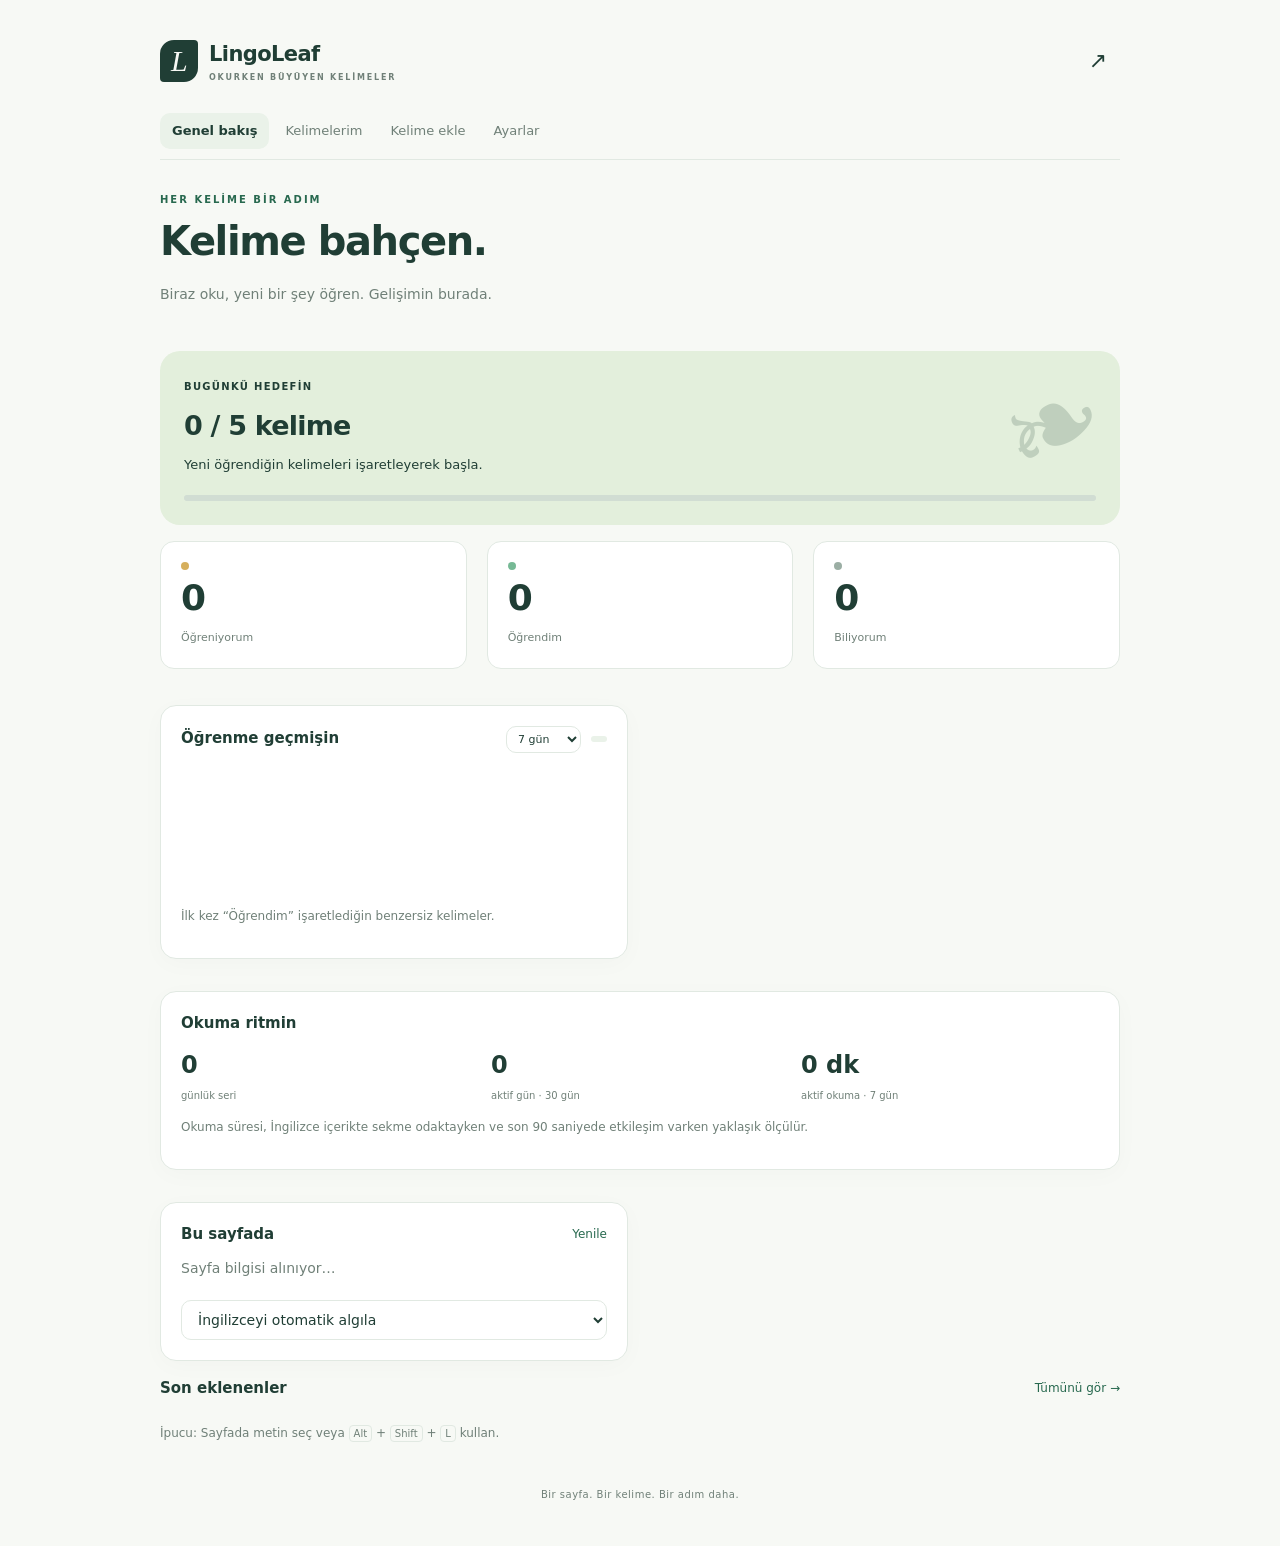
==== panel.html @ 01caa540 "Release 0.5.0: fixed expressions and phrase splitting Add a curated list of fixed multiword expressi" ====
<!doctype html>
<html lang="tr"><head><meta charset="utf-8"><meta name="viewport" content="width=device-width, initial-scale=1"><title>LingoLeaf · Kelime bahçen</title><link rel="stylesheet" href="panel.css"></head>
<body>
<div class="app">
<header><a class="brand" href="panel.html"><span class="logo">L</span><span>LingoLeaf<small>OKURKEN BÜYÜYEN KELİMELER</small></span></a><button id="expand" class="icon" title="Tam ekranda aç" aria-label="Tam ekranda aç">↗</button></header>
<nav aria-label="Ana gezinme"><button data-view="home" class="active">Genel bakış</button><button data-view="library">Kelimelerim</button><button data-view="add">Kelime ekle</button><button data-view="settings">Ayarlar</button></nav>
<main>
<section id="home" class="view">
<div class="eyebrow">HER KELİME BİR ADIM</div><h1>Kelime bahçen.</h1><p class="muted">Biraz oku, yeni bir şey öğren. Gelişimin burada.</p>
<div class="hero"><div><span class="badge">BUGÜNKÜ HEDEFİN</span><h2 id="goal-title">0 / 5 kelime</h2><p id="goal-note">Yeni öğrendiğin kelimeleri işaretleyerek başla.</p></div><div class="sprout" aria-hidden="true">❧</div><progress id="goal-progress" value="0" max="5"></progress></div>
<div class="stats"><article><span class="dot learning"></span><strong id="count-learning">0</strong><span>Öğreniyorum</span></article><article><span class="dot learned"></span><strong id="count-learned">0</strong><span>Öğrendim</span></article><article><span class="dot known"></span><strong id="count-known">0</strong><span>Biliyorum</span></article></div>
<article class="box"><div class="section-title"><h3>Öğrenme geçmişin</h3><select id="chart-period" aria-label="Grafik dönemi"><option value="7">7 gün</option><option value="30">30 gün</option><option value="90">90 gün</option></select><span id="week-total" class="tag"></span></div><div id="chart" class="chart" aria-label="Seçilen dönemde ilk kez öğrenilen kelimeler"></div><p class="caption">İlk kez “Öğrendim” işaretlediğin benzersiz kelimeler.</p></article>
<article class="box activity-box"><div class="section-title"><h3>Okuma ritmin</h3></div><div class="activity-stats"><div><strong id="streak-count">0</strong><span>günlük seri</span></div><div><strong id="active-days">0</strong><span>aktif gün · 30 gün</span></div><div><strong id="reading-time">0 dk</strong><span>aktif okuma · 7 gün</span></div></div><p class="caption">Okuma süresi, İngilizce içerikte sekme odaktayken ve son 90 saniyede etkileşim varken yaklaşık ölçülür.</p></article><article class="box"><div class="section-title"><h3>Bu sayfada</h3><button id="refresh-page" class="text-button">Yenile</button></div><p id="page-info" class="muted">Sayfa bilgisi alınıyor…</p><div class="row"><select id="site-mode" aria-label="Bu sitede çalışma modu"><option value="auto">İngilizceyi otomatik algıla</option><option value="on">Bu sitede elle etkinleştir</option><option value="off">Bu sitede duraklat</option></select></div></article>
<div class="section-title"><h3>Son eklenenler</h3><button class="text-button" data-goto="library">Tümünü gör →</button></div><div id="recent"></div>
<p class="caption">İpucu: Sayfada metin seç veya <kbd>Alt</kbd> + <kbd>Shift</kbd> + <kbd>L</kbd> kullan.</p>
</section>
<section id="library" class="view" hidden><div class="eyebrow">KİŞİSEL KÜTÜPHANEN</div><h1>Kelimelerin, bir arada.</h1><p class="muted">Durumlarını değiştir, örneklerini hatırla.</p><input id="search" type="search" placeholder="Kelime veya ifade ara…" aria-label="Kelime ara"><div class="filters" id="filters"><button data-filter="all" class="active">Tümü</button><button data-filter="learning">Öğreniyorum</button><button data-filter="learned">Öğrendim</button><button data-filter="known">Biliyorum</button></div><div class="row"><select id="sort" aria-label="Sıralama"><option value="new">Son eklenen</option><option value="alpha">A → Z</option></select><button id="select-all">Görünenleri seç</button></div><div id="bulk" class="bulk" hidden><span id="selected-count"></span><select id="bulk-status" aria-label="Seçili kelimelerin durumu"><option value="learning">Öğreniyorum</option><option value="learned">Öğrendim</option><option value="known">Biliyorum</option><option value="remove">Kaydı kaldır</option></select><button id="bulk-apply" class="primary">Uygula</button></div><div id="word-list"></div><button id="more" hidden>Daha fazla göster</button><p id="library-count" class="caption"></p></section>
<section id="add" class="view" hidden><div class="eyebrow">KELİME KÜTÜPHANENİ BÜYÜT</div><h1>Bir kelime ekle.</h1><p class="muted">İngilizce kelime, ifade veya metin ekle. Kelimeleri seçip durumlarını belirle.</p><textarea id="source" maxlength="5000" rows="5" placeholder="What would you like to learn today?" aria-label="Eklenecek İngilizce metin"></textarea><p id="source-origin" class="caption"></p><article class="box"><div class="section-title"><h3>Kelime seçimi</h3><button id="pick-all" class="text-button">Tümünü seç</button></div><p class="caption">Kayıtlı kelimelerde mevcut durum görünür. Tekrar eklenmez.</p><div id="token-list" class="tokens"></div><div class="row"><select id="pick-status" aria-label="Eklenecek kelimelerin durumu"><option value="learning">Öğreniyorum</option><option value="known">Biliyorum</option><option value="learned">Öğrendim</option></select><button id="save-picked" class="primary">Seçilenleri kaydet</button></div><button id="save-phrase" class="wide">Metni ifade olarak kaydet</button></article><article class="box"><h3>İlk kurulum için</h3><p class="caption">Bildiğin kelimeleri üstteki alana yapıştır; Tümünü seç → Biliyorum → Seçilenleri kaydet. Sonraki sayfalarda bu kelimeler özgün rengiyle görünür.</p></article></section>
<section id="settings" class="view" hidden><div class="eyebrow">SANA GÖRE BİR ALAN</div><h1>Okuma ritmin.</h1><article class="box"><label class="setting"><span><b>Renklendirme</b><small>İngilizce sayfalarda otomatik çalışır.</small></span><input id="enabled" type="checkbox" role="switch"></label><label class="setting"><span><b>Seçim menüsü</b><small>Metin seçtiğinde hızlı işlem kartı.</small></span><input id="menu" type="checkbox" role="switch"></label><label class="setting"><span>Günlük öğrenme hedefi</span><input id="goal" type="number" min="1" max="1000"></label><label class="setting"><span>Renk belirginliği</span><select id="intensity"><option value="soft">Hafif</option><option value="normal">Normal</option><option value="strong">Belirgin</option></select></label><label class="setting"><span>Arayüz teması</span><select id="theme"><option value="system">Sistem</option><option value="light">Açık</option><option value="dark">Koyu</option></select></label></article><article class="box"><h3>Kelime renkleri</h3><p class="caption">Metnin rengi değişir; alt çizgi kullanılmaz. Seçtiğin renk, sayfanın zeminine göre okunabilir bir tona uyarlanır.</p><label class="setting"><span>Bilinmeyen</span><input type="color" id="color-unknown"></label><label class="setting"><span>Öğreniyorum</span><input type="color" id="color-learning"></label><label class="setting"><span>Öğrendim</span><input type="color" id="color-learned"></label><p class="caption">“Biliyorum” kelimeleri sayfanın özgün rengini korur. Görsel veya degradeli zeminlerde okunabilirliği korumak için özgün metin rengi korunur.</p><button id="reset-colors">Varsayılan renkler</button></article><article class="box"><h3>Yedekle ve taşı</h3><p class="caption">Verilerin bu Chrome profilinde saklanır. Eklentiyi kaldırmadan önce yedek al.</p><div class="row"><button id="export">Yedek indir</button><button id="import">Yedek yükle</button><input type="file" accept=".json,.csv,.txt,application/json,text/csv,text/plain" id="import-file" hidden></div><p class="caption">JSON yedeği, CSV veya satır başına bir kelime içeren TXT dosyası yükleyebilirsin. Mevcut kayıtlar korunur.</p><label class="setting"><span>Durumu olmayan CSV / TXT kelimeleri</span><select id="import-status"><option value="known">Biliyorum</option><option value="learning">Öğreniyorum</option><option value="learned">Öğrendim</option></select></label><button id="export-csv" class="wide">Kelimeleri CSV indir</button></article><p class="caption">LingoLeaf 0.4.0 · Yerel kayıt · Hesap gerektirmez</p></section>
</main><dialog id="word-dialog"><form id="detail-form"><div class="section-title"><h2 id="detail-title"></h2><button type="button" id="close-detail" aria-label="Kapat">✕</button></div><label>Örnek cümle<textarea id="detail-example" rows="3" maxlength="1000"></textarea></label><label>Notun<textarea id="detail-note" rows="3" maxlength="2000" placeholder="Kendi açıklamanı veya hatırlatma notunu yaz…"></textarea></label><p id="detail-date" class="caption"></p><a id="detail-source" target="_blank" rel="noopener noreferrer" class="text-button" hidden>Kaynak sayfayı aç ↗</a><div class="row detail-actions"><button type="submit" class="primary">Kaydet</button><button type="button" id="forget-word">Unuttum</button><button type="button" id="delete-word">Kaydı kaldır</button></div></form></dialog><div id="toast" role="status" hidden></div><footer>Bir sayfa. Bir kelime. Bir adım daha.</footer>
</div><script src="phrases.js"></script><script src="expressions.js"></script><script src="core.js"></script><script src="panel.js"></script></body></html>
---- panel.css ----
:root{color-scheme:light;--bg:#f7f9f5;--surface:#fff;--ink:#203e35;--muted:#708078;--line:#e1e9e2;--accent:#28694f;--soft:#eaf2e9;--hero:#e3efdc;--shadow:0 5px 24px #233d2906}
:root[data-theme=dark]{color-scheme:dark;--bg:#14221e;--surface:#1c2d26;--ink:#e3eee6;--muted:#a0b5a7;--line:#34483b;--accent:#a9d8b8;--soft:#2a4031;--hero:#293f2c;--shadow:none}
*{box-sizing:border-box}body{margin:0;background:var(--bg);color:var(--ink);font:14px/1.55 'Segoe UI',system-ui,sans-serif}button,input,select,textarea{font:inherit}button,a,input,select,textarea{outline-offset:3px}button{cursor:pointer;background:var(--surface);color:var(--ink);border:1px solid var(--line);border-radius:10px;padding:9px 13px;transition:background .15s,transform .15s}button:hover{background:var(--soft)}button:active{transform:translateY(1px)}button:disabled{opacity:.6;cursor:wait}button.primary{background:var(--accent);color:var(--bg);border-color:var(--accent);font-weight:600}.app{max-width:1060px;margin:auto;padding:24px 28px}header{display:flex;align-items:center;justify-content:space-between;margin-bottom:26px}.brand{display:flex;align-items:center;gap:11px;text-decoration:none;color:var(--ink);font-size:21px;font-weight:750;letter-spacing:-.6px}.brand small{display:block;font-size:8px;letter-spacing:1.8px;color:var(--muted);margin-top:1px}.logo{background:var(--ink);color:var(--bg);width:38px;height:42px;display:grid;place-items:center;border-radius:14px 4px 14px 4px;font:italic 30px Georgia}.icon{font-size:22px;border:0;background:none}nav{display:flex;gap:4px;border-bottom:1px solid var(--line);margin-bottom:32px;padding-bottom:10px;overflow-x:auto}nav button{border:0;background:none;color:var(--muted);padding:8px 12px;white-space:nowrap;font-size:13px}nav button.active,.filters button.active{background:var(--soft);color:var(--ink);font-weight:650}.eyebrow{font-size:10px;font-weight:700;letter-spacing:2px;color:var(--accent)}h1{font-size:clamp(28px,4vw,40px);letter-spacing:-1.4px;line-height:1.15;margin:10px 0 12px;font-weight:650}h2{font-size:27px;letter-spacing:-.8px;margin:8px 0}h3{font-size:15px;margin:0}p{margin:8px 0 20px}.muted,.caption{color:var(--muted)}.caption{font-size:12px;line-height:1.6;margin:12px 0}.hero{background:var(--hero);border-radius:20px;padding:24px;margin:26px 0 16px;position:relative;overflow:hidden}.hero p{font-size:13px;max-width:75%;margin:0 0 20px}.badge{font-size:10px;font-weight:700;letter-spacing:1.3px}.sprout{position:absolute;right:25px;top:5px;opacity:.3;transform:rotate(-25deg);font:120px Georgia}progress{display:block;width:100%;height:6px;border:0;border-radius:5px;overflow:hidden;background:var(--line);accent-color:var(--accent)}progress::-webkit-progress-bar{background:#224a2714}progress::-webkit-progress-value{background:var(--accent);border-radius:5px}.stats{display:grid;grid-template-columns:repeat(3,1fr);gap:12px;margin-bottom:20px}.stats article{background:var(--surface);border:1px solid var(--line);border-radius:14px;padding:16px}.stats strong{font-size:28px;display:block;font-weight:600;letter-spacing:-1px}.stats article>span:last-child{font-size:11px;color:var(--muted)}.dot{display:block;width:8px;height:8px;border-radius:50%;background:#b8abec}.dot.learning{background:#d6af5c}.dot.learned{background:#76b995}.dot.known{background:#9baea4}.box{background:var(--surface);border:1px solid var(--line);border-radius:16px;padding:20px;margin:16px 0;box-shadow:var(--shadow)}.section-title{display:flex;justify-content:space-between;align-items:center;gap:10px;margin-bottom:12px}.text-button{border:0;background:none;padding:0;color:var(--accent);font-size:12px;cursor:pointer;text-decoration:none}.tag{border-radius:6px;background:var(--soft);padding:3px 8px;font-size:11px}.chart{height:110px;display:flex;align-items:end;gap:10px;margin:18px 0 26px}.bar-wrap{flex:1;height:100%;display:flex;flex-direction:column;justify-content:end;align-items:center;position:relative;gap:3px}.bar{width:70%;max-width:50px;background:#9fc6a4;border-radius:5px 5px 2px 2px;min-height:3px}.bar-wrap small{color:var(--muted);font-size:10px;position:absolute;bottom:-22px}.bar-wrap span{font-size:10px;color:var(--muted)}input[type=search],textarea,select,input[type=number]{background:var(--surface);border:1px solid var(--line);border-radius:10px;padding:10px 12px;color:var(--ink);min-width:0}input[type=search],textarea{width:100%;resize:vertical}textarea{margin:12px 0}.row{display:flex;align-items:center;gap:10px;flex-wrap:wrap}.row select{flex:1}.filters{display:flex;gap:5px;margin:15px 0;flex-wrap:wrap}.filters button{font-size:12px;padding:7px 10px;border:0;background:none}.word{display:flex;align-items:center;gap:12px;padding:14px 0;border-bottom:1px solid var(--line)}.word-body{flex:1;min-width:0}.word b{font-size:15px;font-weight:600;overflow-wrap:anywhere}.word small{display:block;color:var(--muted);font-size:11px;overflow:hidden;white-space:nowrap;text-overflow:ellipsis;max-width:100%}.word select{padding:6px;font-size:11px;max-width:125px}.word input[type=checkbox]{accent-color:var(--accent)}.empty{padding:36px 15px;text-align:center;color:var(--muted);border:1px dashed var(--line);border-radius:15px;margin-top:16px}.empty b{display:block;color:var(--ink);margin-bottom:6px}.bulk{position:sticky;top:8px;z-index:2;display:flex;align-items:center;gap:7px;background:var(--soft);border-radius:12px;padding:12px;margin-top:16px;font-size:12px}.bulk select{padding:7px;font-size:12px;min-width:0;flex:1}.bulk button{padding:7px}.translation{padding:20px;background:var(--soft);border-radius:14px;margin-top:18px;white-space:pre-wrap;overflow-wrap:anywhere}.tokens{display:flex;gap:7px;flex-wrap:wrap;margin:15px 0 20px;max-height:300px;overflow:auto}.token{display:flex;gap:6px;align-items:center;border:1px solid var(--line);border-radius:8px;padding:5px 8px;font-size:12px;cursor:pointer}.token:has(input:checked){border-color:var(--accent);background:var(--soft)}.token small{color:var(--muted);font-size:9px}.token-split{border:0;background:none;padding:0 2px;color:var(--accent);font-size:10px;text-decoration:underline}.wide{width:100%;margin-top:10px}.setting{display:flex;align-items:center;justify-content:space-between;gap:14px;padding:15px 0;border-bottom:1px solid var(--line)}.setting:last-child{border:0}.setting small{display:block;font-size:11px;color:var(--muted);margin-top:3px}.setting input[type=number]{width:80px}.setting input[type=checkbox]{width:19px;height:19px;accent-color:var(--accent)}.setting input[type=color]{border:0;background:none;width:45px;height:32px;cursor:pointer}.setting select{max-width:130px}#toast{position:fixed;bottom:20px;left:50%;transform:translateX(-50%);max-width:90vw;width:max-content;padding:12px 20px;background:var(--ink);color:var(--bg);box-shadow:0 4px 30px #0002;border-radius:12px;font-size:13px;z-index:100}footer{text-align:center;font-size:10px;color:var(--muted);padding:32px 0 8px;letter-spacing:.5px}kbd{font:10px system-ui;border:1px solid var(--line);padding:2px 4px;border-radius:4px}[hidden]{display:none!important}
@media(min-width:760px){.app{padding:35px 50px}#home{display:grid;grid-template-columns:1fr 1fr;gap:0 24px}#home>.eyebrow,#home>h1,#home>.muted,#home>.stats,#home>.section-title,#recent,#home>.caption{grid-column:1/-1}#home>.hero{grid-column:1/-1}.stats{gap:20px}.stats article{padding:20px}.stats strong{font-size:36px}}
@media(max-width:380px){.app{padding:20px 15px}nav button{padding:8px;font-size:12px}.stats{gap:6px}.stats article{padding:12px 10px}.box{padding:15px}.word{gap:8px}}

.activity-stats{display:grid;grid-template-columns:repeat(3,1fr);gap:12px}.activity-stats strong{display:block;font-size:24px;font-weight:600}.activity-stats span{font-size:10px;color:var(--muted)}.activity-box{grid-column:1/-1}.chart.dense{gap:2px}.chart.dense .bar{width:90%;border-radius:2px}.chart.dense small{white-space:nowrap}.chart.dense .bar-wrap{min-width:0}.chart.dense .bar-wrap:first-child small{left:0}.chart.dense .bar-wrap:last-child small{right:0}#chart-period{font-size:11px;padding:5px 7px;margin-left:auto}.section-title .tag{white-space:nowrap}dialog{background:var(--surface);color:var(--ink);border:1px solid var(--line);border-radius:20px;max-width:min(520px,94vw);width:100%;padding:24px;box-shadow:0 15px 80px #0004}dialog::backdrop{background:#10271e88;backdrop-filter:blur(3px)}dialog h2{overflow-wrap:anywhere;margin:0;font-size:24px}dialog label{font-size:12px;color:var(--muted)}dialog textarea{margin:6px 0 16px}.detail-actions{margin-top:22px}.detail-actions button{flex:1;white-space:nowrap}.sprout{pointer-events:none;opacity:.18;right:16px}.hero>div:first-child{position:relative;z-index:1}
.word-body .text-button{max-width:100%;text-align:left;overflow-wrap:anywhere}
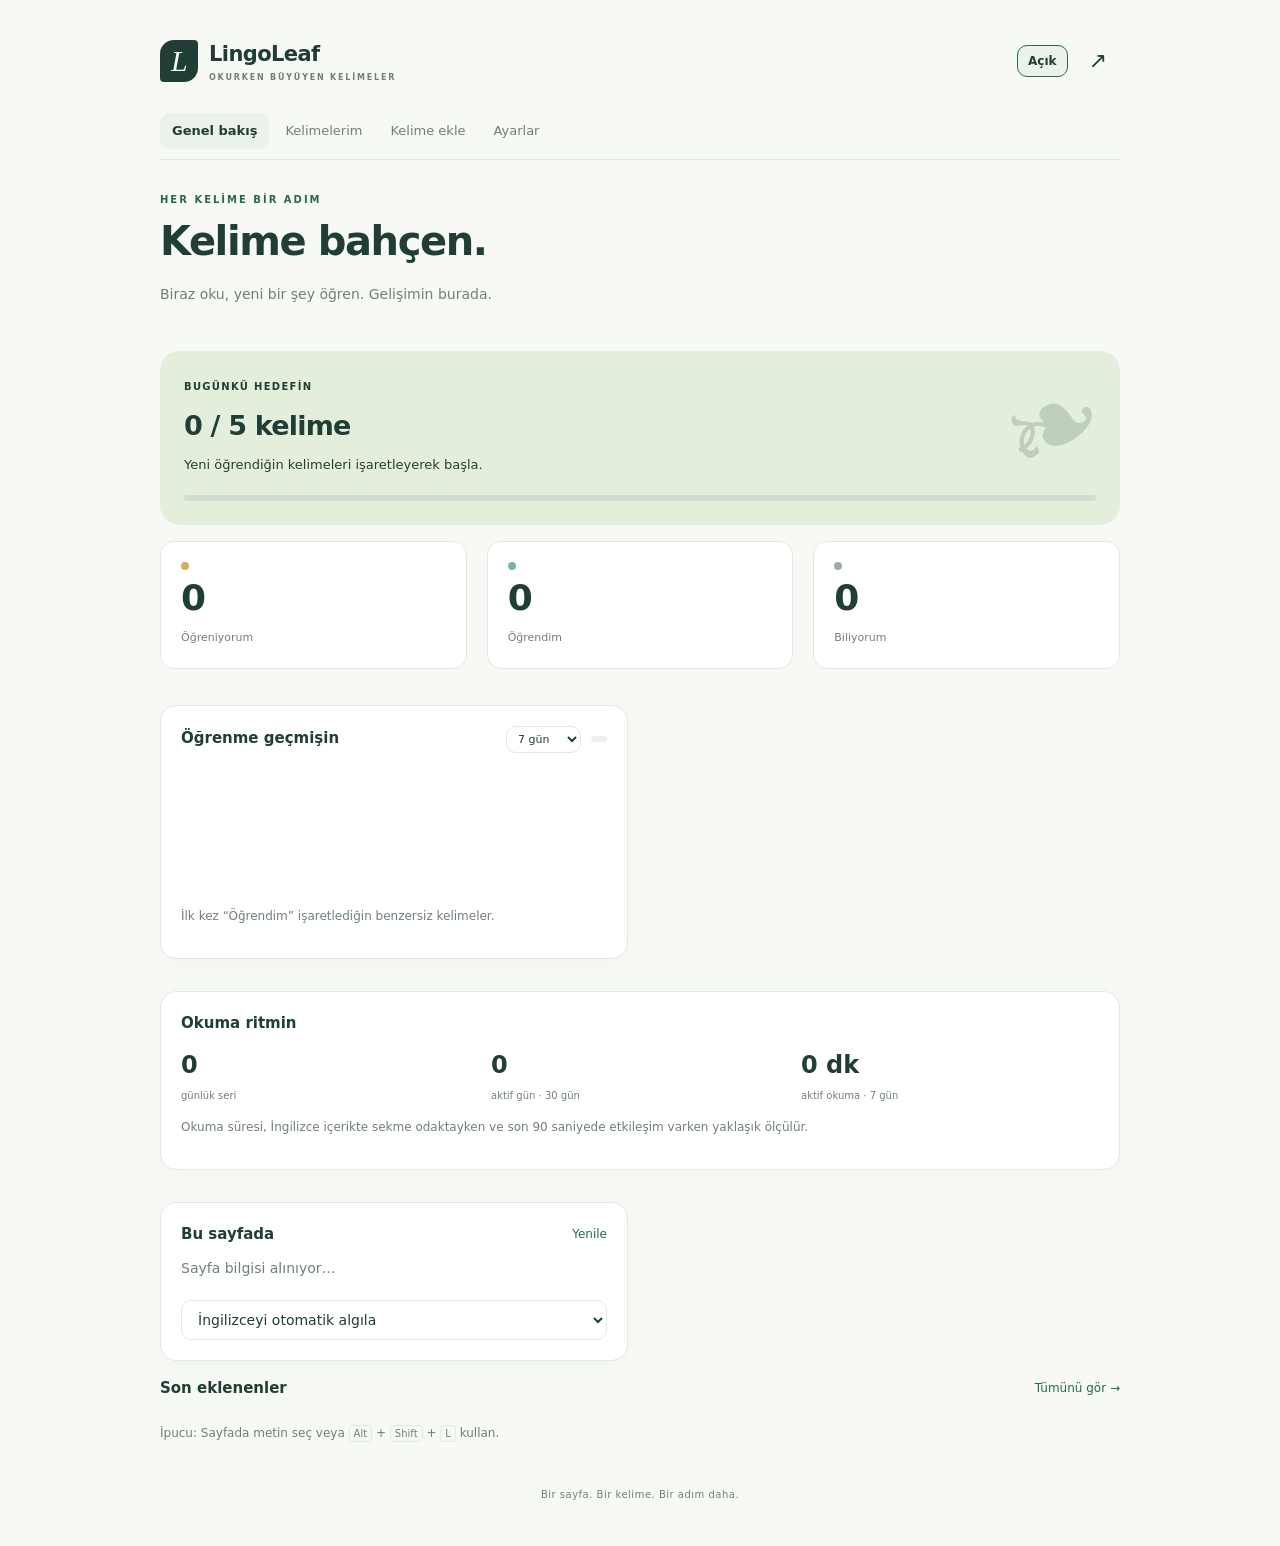
==== commit 169aa416: "Add quick extension pause toggle (fixes #10)" ====
--- a/panel.html
+++ b/panel.html
@@ -2,7 +2,7 @@
 <html lang="tr"><head><meta charset="utf-8"><meta name="viewport" content="width=device-width, initial-scale=1"><title>LingoLeaf · Kelime bahçen</title><link rel="stylesheet" href="panel.css"></head>
 <body>
 <div class="app">
-<header><a class="brand" href="panel.html"><span class="logo">L</span><span>LingoLeaf<small>OKURKEN BÜYÜYEN KELİMELER</small></span></a><button id="expand" class="icon" title="Tam ekranda aç" aria-label="Tam ekranda aç">↗</button></header>
+<header><a class="brand" href="panel.html"><span class="logo">L</span><span>LingoLeaf<small>OKURKEN BÜYÜYEN KELİMELER</small></span></a><div class="header-actions"><button id="quick-toggle" type="button" aria-pressed="true" aria-label="LingoLeaf'i duraklat">Açık</button><button id="expand" class="icon" title="Tam ekranda aç" aria-label="Tam ekranda aç">↗</button></div></header>
 <nav aria-label="Ana gezinme"><button data-view="home" class="active">Genel bakış</button><button data-view="library">Kelimelerim</button><button data-view="add">Kelime ekle</button><button data-view="settings">Ayarlar</button></nav>
 <main>
 <section id="home" class="view">
@@ -14,8 +14,8 @@
 <div class="section-title"><h3>Son eklenenler</h3><button class="text-button" data-goto="library">Tümünü gör →</button></div><div id="recent"></div>
 <p class="caption">İpucu: Sayfada metin seç veya <kbd>Alt</kbd> + <kbd>Shift</kbd> + <kbd>L</kbd> kullan.</p>
 </section>
-<section id="library" class="view" hidden><div class="eyebrow">KİŞİSEL KÜTÜPHANEN</div><h1>Kelimelerin, bir arada.</h1><p class="muted">Durumlarını değiştir, örneklerini hatırla.</p><input id="search" type="search" placeholder="Kelime veya ifade ara…" aria-label="Kelime ara"><div class="filters" id="filters"><button data-filter="all" class="active">Tümü</button><button data-filter="learning">Öğreniyorum</button><button data-filter="learned">Öğrendim</button><button data-filter="known">Biliyorum</button></div><div class="row"><select id="sort" aria-label="Sıralama"><option value="new">Son eklenen</option><option value="alpha">A → Z</option></select><button id="select-all">Görünenleri seç</button></div><div id="bulk" class="bulk" hidden><span id="selected-count"></span><select id="bulk-status" aria-label="Seçili kelimelerin durumu"><option value="learning">Öğreniyorum</option><option value="learned">Öğrendim</option><option value="known">Biliyorum</option><option value="remove">Kaydı kaldır</option></select><button id="bulk-apply" class="primary">Uygula</button></div><div id="word-list"></div><button id="more" hidden>Daha fazla göster</button><p id="library-count" class="caption"></p></section>
-<section id="add" class="view" hidden><div class="eyebrow">KELİME KÜTÜPHANENİ BÜYÜT</div><h1>Bir kelime ekle.</h1><p class="muted">İngilizce kelime, ifade veya metin ekle. Kelimeleri seçip durumlarını belirle.</p><textarea id="source" maxlength="5000" rows="5" placeholder="What would you like to learn today?" aria-label="Eklenecek İngilizce metin"></textarea><p id="source-origin" class="caption"></p><article class="box"><div class="section-title"><h3>Kelime seçimi</h3><button id="pick-all" class="text-button">Tümünü seç</button></div><p class="caption">Kayıtlı kelimelerde mevcut durum görünür. Tekrar eklenmez.</p><div id="token-list" class="tokens"></div><div class="row"><select id="pick-status" aria-label="Eklenecek kelimelerin durumu"><option value="learning">Öğreniyorum</option><option value="known">Biliyorum</option><option value="learned">Öğrendim</option></select><button id="save-picked" class="primary">Seçilenleri kaydet</button></div><button id="save-phrase" class="wide">Metni ifade olarak kaydet</button></article><article class="box"><h3>İlk kurulum için</h3><p class="caption">Bildiğin kelimeleri üstteki alana yapıştır; Tümünü seç → Biliyorum → Seçilenleri kaydet. Sonraki sayfalarda bu kelimeler özgün rengiyle görünür.</p></article></section>
-<section id="settings" class="view" hidden><div class="eyebrow">SANA GÖRE BİR ALAN</div><h1>Okuma ritmin.</h1><article class="box"><label class="setting"><span><b>Renklendirme</b><small>İngilizce sayfalarda otomatik çalışır.</small></span><input id="enabled" type="checkbox" role="switch"></label><label class="setting"><span><b>Seçim menüsü</b><small>Metin seçtiğinde hızlı işlem kartı.</small></span><input id="menu" type="checkbox" role="switch"></label><label class="setting"><span>Günlük öğrenme hedefi</span><input id="goal" type="number" min="1" max="1000"></label><label class="setting"><span>Renk belirginliği</span><select id="intensity"><option value="soft">Hafif</option><option value="normal">Normal</option><option value="strong">Belirgin</option></select></label><label class="setting"><span>Arayüz teması</span><select id="theme"><option value="system">Sistem</option><option value="light">Açık</option><option value="dark">Koyu</option></select></label></article><article class="box"><h3>Kelime renkleri</h3><p class="caption">Metnin rengi değişir; alt çizgi kullanılmaz. Seçtiğin renk, sayfanın zeminine göre okunabilir bir tona uyarlanır.</p><label class="setting"><span>Bilinmeyen</span><input type="color" id="color-unknown"></label><label class="setting"><span>Öğreniyorum</span><input type="color" id="color-learning"></label><label class="setting"><span>Öğrendim</span><input type="color" id="color-learned"></label><p class="caption">“Biliyorum” kelimeleri sayfanın özgün rengini korur. Görsel veya degradeli zeminlerde okunabilirliği korumak için özgün metin rengi korunur.</p><button id="reset-colors">Varsayılan renkler</button></article><article class="box"><h3>Yedekle ve taşı</h3><p class="caption">Verilerin bu Chrome profilinde saklanır. Eklentiyi kaldırmadan önce yedek al.</p><div class="row"><button id="export">Yedek indir</button><button id="import">Yedek yükle</button><input type="file" accept=".json,.csv,.txt,application/json,text/csv,text/plain" id="import-file" hidden></div><p class="caption">JSON yedeği, CSV veya satır başına bir kelime içeren TXT dosyası yükleyebilirsin. Mevcut kayıtlar korunur.</p><label class="setting"><span>Durumu olmayan CSV / TXT kelimeleri</span><select id="import-status"><option value="known">Biliyorum</option><option value="learning">Öğreniyorum</option><option value="learned">Öğrendim</option></select></label><button id="export-csv" class="wide">Kelimeleri CSV indir</button></article><p class="caption">LingoLeaf 0.4.0 · Yerel kayıt · Hesap gerektirmez</p></section>
-</main><dialog id="word-dialog"><form id="detail-form"><div class="section-title"><h2 id="detail-title"></h2><button type="button" id="close-detail" aria-label="Kapat">✕</button></div><label>Örnek cümle<textarea id="detail-example" rows="3" maxlength="1000"></textarea></label><label>Notun<textarea id="detail-note" rows="3" maxlength="2000" placeholder="Kendi açıklamanı veya hatırlatma notunu yaz…"></textarea></label><p id="detail-date" class="caption"></p><a id="detail-source" target="_blank" rel="noopener noreferrer" class="text-button" hidden>Kaynak sayfayı aç ↗</a><div class="row detail-actions"><button type="submit" class="primary">Kaydet</button><button type="button" id="forget-word">Unuttum</button><button type="button" id="delete-word">Kaydı kaldır</button></div></form></dialog><div id="toast" role="status" hidden></div><footer>Bir sayfa. Bir kelime. Bir adım daha.</footer>
-</div><script src="phrases.js"></script><script src="expressions.js"></script><script src="core.js"></script><script src="panel.js"></script></body></html>
+<section id="library" class="view" hidden><div class="eyebrow">KİŞİSEL KÜTÜPHANEN</div><h1>Kelimelerin, bir arada.</h1><p class="muted">Durumlarını değiştir, örneklerini hatırla.</p><input id="search" type="search" placeholder="Kelime veya ifade ara…" aria-label="Kelime ara"><div class="filters" id="filters"><button data-filter="all" class="active">Tümü</button><button data-filter="learning">Öğreniyorum</button><button data-filter="learned">Öğrendim</button><button data-filter="known">Biliyorum</button></div><div class="row"><select id="sort" aria-label="Sıralama"><option value="new">Son eklenen</option><option value="alpha">A → Z</option></select><button id="select-all">Görünenleri seç</button></div><div id="bulk" class="bulk" hidden><span id="selected-count"></span><select id="bulk-status" aria-label="Seçili kelimelerin durumu"><option value="learning">Öğreniyorum</option><option value="learned">Öğrendim</option><option value="known">Biliyorum</option><option value="remove">Kaydı kaldır</option></select><button id="bulk-apply" class="primary">Uygula</button></div><p id="translate-hint" class="caption" hidden>Türkçe karşılıklar için Chrome'un çeviri paketi gerekiyor. <button type="button" id="translate-words" class="text-button">Paketi indir ve çevir</button></p><div id="word-list"></div><button id="more" hidden>Daha fazla göster</button><p id="library-count" class="caption"></p></section>
+<section id="add" class="view" hidden><div class="eyebrow">KELİME KÜTÜPHANENİ BÜYÜT</div><h1>Bir kelime ekle.</h1><p class="muted">İngilizce kelime, ifade veya metin ekle. Kelimeleri seçip durumlarını belirle.</p><textarea id="source" maxlength="5000" rows="5" placeholder="What would you like to learn today?" aria-label="Eklenecek İngilizce metin"></textarea><p id="source-origin" class="caption"></p><article class="box"><div class="section-title"><h3>Kelime seçimi</h3><button id="pick-all" class="text-button">Yenileri seç</button></div><p class="caption">Yeni kelimeler üstte; kaydettiklerin durumlarına göre gruplanır, özel adlar ve bildiklerin en altta kapalı durur. Kaydettikten sonra seçim temizlenir.</p><div id="token-list" class="token-groups"></div><div class="row pick-actions"><select id="pick-status" aria-label="Eklenecek kelimelerin durumu"><option value="learning">Öğreniyorum</option><option value="known">Biliyorum</option><option value="learned">Öğrendim</option></select><button id="save-picked" class="primary">Seçilenleri kaydet</button></div><button id="save-phrase" class="wide">Metni ifade olarak kaydet</button></article><article class="box"><h3>İlk kurulum için</h3><p class="caption">Bildiğin kelimeleri üstteki alana yapıştır; Yenileri seç → Biliyorum → Seçilenleri kaydet. Sonraki sayfalarda bu kelimeler özgün rengiyle görünür.</p></article></section>
+<section id="settings" class="view" hidden><div class="eyebrow">SANA GÖRE BİR ALAN</div><h1>Okuma ritmin.</h1><article class="box"><label class="setting"><span><b>Renklendirme</b><small>İngilizce sayfalarda otomatik çalışır.</small></span><input id="enabled" type="checkbox" role="switch"></label><label class="setting"><span><b>Seçim menüsü</b><small>Metin seçtiğinde hızlı işlem kartı.</small></span><input id="menu" type="checkbox" role="switch"></label><label class="setting"><span><b>Özel adları atla</b><small>Kişi, yer ve kurum adları renklendirilmez ve panelde ayrı grupta durur.</small></span><input id="names" type="checkbox" role="switch"></label><label class="setting"><span><b>Chrome senkronu</b><small id="sync-status">Kelimelerin ve durumları, aynı Google hesabıyla oturum açtığın Chrome'larda eşitlenir.</small></span><input id="sync" type="checkbox" role="switch"></label><label class="setting"><span>Günlük öğrenme hedefi</span><input id="goal" type="number" min="1" max="1000"></label><label class="setting"><span>Renk belirginliği</span><select id="intensity"><option value="soft">Hafif</option><option value="normal">Normal</option><option value="strong">Belirgin</option></select></label><label class="setting"><span>Arayüz teması</span><select id="theme"><option value="system">Sistem</option><option value="light">Açık</option><option value="dark">Koyu</option></select></label></article><article class="box"><h3>Kelime renkleri</h3><p class="caption">Metnin rengi değişir; alt çizgi kullanılmaz. Seçtiğin renk, sayfanın zeminine göre okunabilir bir tona uyarlanır.</p><label class="setting"><span>Bilinmeyen</span><input type="color" id="color-unknown"></label><label class="setting"><span>Öğreniyorum</span><input type="color" id="color-learning"></label><label class="setting"><span>Öğrendim</span><input type="color" id="color-learned"></label><div id="color-preview" class="color-preview" aria-label="Renk önizlemesi"></div><p class="caption">Renkler her sayfada zemine ve yazı boyutuna göre yeniden ayarlanır: ton korunur, okunurluk için açıklık değişir. Normal ve Belirgin seviyeler kelimenin arkasına hafif bir zemin de ekler. “Biliyorum” kelimeleri sayfanın özgün rengini korur. Görsel veya degradeli zeminlerde okunabilirliği korumak için özgün metin rengi korunur.</p><button id="reset-colors">Varsayılan renkler</button></article><article class="box" id="drive-box"><h3>Google Drive senkronu</h3><p class="caption">İsteğe bağlı. Chrome ve Edge dahil, Google ile bağladığın her tarayıcıda kelimelerin, notların, ayarların ve geçmişin eşitlenir. Veriler kendi Drive'ındaki gizli uygulama klasöründe durur; eklenti diğer dosyalarını göremez.</p><div class="row"><button type="button" id="drive-connect" class="primary">Google ile bağlan</button><button type="button" id="drive-sync" hidden>Şimdi eşitle</button><button type="button" id="drive-disconnect" hidden>Bağlantıyı kes</button></div><p id="drive-status" class="caption" aria-live="polite"></p><details class="drive-advanced"><summary>Gelişmiş: kendi Google istemcini kullan</summary><p class="caption">Yalnızca kendi Google Cloud istemcini kullanmak istiyorsan doldur (README'deki rehber). Boş bırakırsan LingoLeaf'in istemcisi kullanılır.</p><label class="drive-field">Bu tarayıcının yönlendirme adresi<span class="row"><input id="drive-redirect" type="text" readonly><button type="button" id="drive-copy">Kopyala</button></span></label><label class="drive-field">OAuth istemci kimliği<input id="drive-client" type="text" placeholder="Boş: LingoLeaf istemcisi" spellcheck="false" autocomplete="off"></label></details></article><article class="box"><h3>Yedekle ve taşı</h3><p class="caption">Verilerin bu Chrome profilinde saklanır. Eklentiyi kaldırmadan önce yedek al.</p><div class="row"><button id="export">Yedek indir</button><button id="import">Yedek yükle</button><input type="file" accept=".json,.csv,.txt,application/json,text/csv,text/plain" id="import-file" hidden></div><p class="caption">JSON yedeği, CSV veya satır başına bir kelime içeren TXT dosyası yükleyebilirsin. Mevcut kayıtlar korunur.</p><label class="setting"><span>Durumu olmayan CSV / TXT kelimeleri</span><select id="import-status"><option value="known">Biliyorum</option><option value="learning">Öğreniyorum</option><option value="learned">Öğrendim</option></select></label><button id="export-csv" class="wide">Kelimeleri CSV indir</button></article><p class="caption">LingoLeaf 0.4.0 · Yerel kayıt · Hesap gerektirmez</p></section>
+</main><dialog id="word-dialog"><form id="detail-form"><div class="section-title"><h2 id="detail-title"></h2><button type="button" id="close-detail" aria-label="Kapat">✕</button></div><label>Türkçe karşılığı<input id="detail-translation" type="text" maxlength="500" placeholder="Çeviri yoksa kendin yazabilirsin"></label><label>Örnek cümle<textarea id="detail-example" rows="3" maxlength="1000"></textarea></label><label>Notun<textarea id="detail-note" rows="3" maxlength="2000" placeholder="Kendi açıklamanı veya hatırlatma notunu yaz…"></textarea></label><p id="detail-date" class="caption"></p><a id="detail-source" target="_blank" rel="noopener noreferrer" class="text-button" hidden>Kaynak sayfayı aç ↗</a><div class="row detail-actions"><button type="submit" class="primary">Kaydet</button><button type="button" id="forget-word">Unuttum</button><button type="button" id="delete-word">Kaydı kaldır</button></div></form></dialog><div id="toast" role="status" hidden></div><footer>Bir sayfa. Bir kelime. Bir adım daha.</footer>
+</div><script src="phrases.js"></script><script src="expressions.js"></script><script src="core.js"></script><script src="drive.js"></script><script src="panel.js"></script></body></html>
--- a/panel.css
+++ b/panel.css
@@ -1,8 +1,12 @@
 :root{color-scheme:light;--bg:#f7f9f5;--surface:#fff;--ink:#203e35;--muted:#708078;--line:#e1e9e2;--accent:#28694f;--soft:#eaf2e9;--hero:#e3efdc;--shadow:0 5px 24px #233d2906}
 :root[data-theme=dark]{color-scheme:dark;--bg:#14221e;--surface:#1c2d26;--ink:#e3eee6;--muted:#a0b5a7;--line:#34483b;--accent:#a9d8b8;--soft:#2a4031;--hero:#293f2c;--shadow:none}
-*{box-sizing:border-box}body{margin:0;background:var(--bg);color:var(--ink);font:14px/1.55 'Segoe UI',system-ui,sans-serif}button,input,select,textarea{font:inherit}button,a,input,select,textarea{outline-offset:3px}button{cursor:pointer;background:var(--surface);color:var(--ink);border:1px solid var(--line);border-radius:10px;padding:9px 13px;transition:background .15s,transform .15s}button:hover{background:var(--soft)}button:active{transform:translateY(1px)}button:disabled{opacity:.6;cursor:wait}button.primary{background:var(--accent);color:var(--bg);border-color:var(--accent);font-weight:600}.app{max-width:1060px;margin:auto;padding:24px 28px}header{display:flex;align-items:center;justify-content:space-between;margin-bottom:26px}.brand{display:flex;align-items:center;gap:11px;text-decoration:none;color:var(--ink);font-size:21px;font-weight:750;letter-spacing:-.6px}.brand small{display:block;font-size:8px;letter-spacing:1.8px;color:var(--muted);margin-top:1px}.logo{background:var(--ink);color:var(--bg);width:38px;height:42px;display:grid;place-items:center;border-radius:14px 4px 14px 4px;font:italic 30px Georgia}.icon{font-size:22px;border:0;background:none}nav{display:flex;gap:4px;border-bottom:1px solid var(--line);margin-bottom:32px;padding-bottom:10px;overflow-x:auto}nav button{border:0;background:none;color:var(--muted);padding:8px 12px;white-space:nowrap;font-size:13px}nav button.active,.filters button.active{background:var(--soft);color:var(--ink);font-weight:650}.eyebrow{font-size:10px;font-weight:700;letter-spacing:2px;color:var(--accent)}h1{font-size:clamp(28px,4vw,40px);letter-spacing:-1.4px;line-height:1.15;margin:10px 0 12px;font-weight:650}h2{font-size:27px;letter-spacing:-.8px;margin:8px 0}h3{font-size:15px;margin:0}p{margin:8px 0 20px}.muted,.caption{color:var(--muted)}.caption{font-size:12px;line-height:1.6;margin:12px 0}.hero{background:var(--hero);border-radius:20px;padding:24px;margin:26px 0 16px;position:relative;overflow:hidden}.hero p{font-size:13px;max-width:75%;margin:0 0 20px}.badge{font-size:10px;font-weight:700;letter-spacing:1.3px}.sprout{position:absolute;right:25px;top:5px;opacity:.3;transform:rotate(-25deg);font:120px Georgia}progress{display:block;width:100%;height:6px;border:0;border-radius:5px;overflow:hidden;background:var(--line);accent-color:var(--accent)}progress::-webkit-progress-bar{background:#224a2714}progress::-webkit-progress-value{background:var(--accent);border-radius:5px}.stats{display:grid;grid-template-columns:repeat(3,1fr);gap:12px;margin-bottom:20px}.stats article{background:var(--surface);border:1px solid var(--line);border-radius:14px;padding:16px}.stats strong{font-size:28px;display:block;font-weight:600;letter-spacing:-1px}.stats article>span:last-child{font-size:11px;color:var(--muted)}.dot{display:block;width:8px;height:8px;border-radius:50%;background:#b8abec}.dot.learning{background:#d6af5c}.dot.learned{background:#76b995}.dot.known{background:#9baea4}.box{background:var(--surface);border:1px solid var(--line);border-radius:16px;padding:20px;margin:16px 0;box-shadow:var(--shadow)}.section-title{display:flex;justify-content:space-between;align-items:center;gap:10px;margin-bottom:12px}.text-button{border:0;background:none;padding:0;color:var(--accent);font-size:12px;cursor:pointer;text-decoration:none}.tag{border-radius:6px;background:var(--soft);padding:3px 8px;font-size:11px}.chart{height:110px;display:flex;align-items:end;gap:10px;margin:18px 0 26px}.bar-wrap{flex:1;height:100%;display:flex;flex-direction:column;justify-content:end;align-items:center;position:relative;gap:3px}.bar{width:70%;max-width:50px;background:#9fc6a4;border-radius:5px 5px 2px 2px;min-height:3px}.bar-wrap small{color:var(--muted);font-size:10px;position:absolute;bottom:-22px}.bar-wrap span{font-size:10px;color:var(--muted)}input[type=search],textarea,select,input[type=number]{background:var(--surface);border:1px solid var(--line);border-radius:10px;padding:10px 12px;color:var(--ink);min-width:0}input[type=search],textarea{width:100%;resize:vertical}textarea{margin:12px 0}.row{display:flex;align-items:center;gap:10px;flex-wrap:wrap}.row select{flex:1}.filters{display:flex;gap:5px;margin:15px 0;flex-wrap:wrap}.filters button{font-size:12px;padding:7px 10px;border:0;background:none}.word{display:flex;align-items:center;gap:12px;padding:14px 0;border-bottom:1px solid var(--line)}.word-body{flex:1;min-width:0}.word b{font-size:15px;font-weight:600;overflow-wrap:anywhere}.word small{display:block;color:var(--muted);font-size:11px;overflow:hidden;white-space:nowrap;text-overflow:ellipsis;max-width:100%}.word select{padding:6px;font-size:11px;max-width:125px}.word input[type=checkbox]{accent-color:var(--accent)}.empty{padding:36px 15px;text-align:center;color:var(--muted);border:1px dashed var(--line);border-radius:15px;margin-top:16px}.empty b{display:block;color:var(--ink);margin-bottom:6px}.bulk{position:sticky;top:8px;z-index:2;display:flex;align-items:center;gap:7px;background:var(--soft);border-radius:12px;padding:12px;margin-top:16px;font-size:12px}.bulk select{padding:7px;font-size:12px;min-width:0;flex:1}.bulk button{padding:7px}.translation{padding:20px;background:var(--soft);border-radius:14px;margin-top:18px;white-space:pre-wrap;overflow-wrap:anywhere}.tokens{display:flex;gap:7px;flex-wrap:wrap;margin:15px 0 20px;max-height:300px;overflow:auto}.token{display:flex;gap:6px;align-items:center;border:1px solid var(--line);border-radius:8px;padding:5px 8px;font-size:12px;cursor:pointer}.token:has(input:checked){border-color:var(--accent);background:var(--soft)}.token small{color:var(--muted);font-size:9px}.token-split{border:0;background:none;padding:0 2px;color:var(--accent);font-size:10px;text-decoration:underline}.wide{width:100%;margin-top:10px}.setting{display:flex;align-items:center;justify-content:space-between;gap:14px;padding:15px 0;border-bottom:1px solid var(--line)}.setting:last-child{border:0}.setting small{display:block;font-size:11px;color:var(--muted);margin-top:3px}.setting input[type=number]{width:80px}.setting input[type=checkbox]{width:19px;height:19px;accent-color:var(--accent)}.setting input[type=color]{border:0;background:none;width:45px;height:32px;cursor:pointer}.setting select{max-width:130px}#toast{position:fixed;bottom:20px;left:50%;transform:translateX(-50%);max-width:90vw;width:max-content;padding:12px 20px;background:var(--ink);color:var(--bg);box-shadow:0 4px 30px #0002;border-radius:12px;font-size:13px;z-index:100}footer{text-align:center;font-size:10px;color:var(--muted);padding:32px 0 8px;letter-spacing:.5px}kbd{font:10px system-ui;border:1px solid var(--line);padding:2px 4px;border-radius:4px}[hidden]{display:none!important}
+*{box-sizing:border-box}body{margin:0;background:var(--bg);color:var(--ink);font:14px/1.55 'Segoe UI',system-ui,sans-serif}button,input,select,textarea{font:inherit}button,a,input,select,textarea{outline-offset:3px}button{cursor:pointer;background:var(--surface);color:var(--ink);border:1px solid var(--line);border-radius:10px;padding:9px 13px;transition:background .15s,transform .15s}button:hover{background:var(--soft)}button:active{transform:translateY(1px)}button:disabled{opacity:.6;cursor:wait}button.primary{background:var(--accent);color:var(--bg);border-color:var(--accent);font-weight:600}.app{max-width:1060px;margin:auto;padding:24px 28px}header{display:flex;align-items:center;justify-content:space-between;margin-bottom:26px}.brand{display:flex;align-items:center;gap:11px;text-decoration:none;color:var(--ink);font-size:21px;font-weight:750;letter-spacing:-.6px}.brand small{display:block;font-size:8px;letter-spacing:1.8px;color:var(--muted);margin-top:1px}.logo{background:var(--ink);color:var(--bg);width:38px;height:42px;display:grid;place-items:center;border-radius:14px 4px 14px 4px;font:italic 30px Georgia}.icon{font-size:22px;border:0;background:none}nav{display:flex;gap:4px;border-bottom:1px solid var(--line);margin-bottom:32px;padding-bottom:10px;overflow-x:auto}nav button{border:0;background:none;color:var(--muted);padding:8px 12px;white-space:nowrap;font-size:13px}nav button.active,.filters button.active{background:var(--soft);color:var(--ink);font-weight:650}.eyebrow{font-size:10px;font-weight:700;letter-spacing:2px;color:var(--accent)}h1{font-size:clamp(28px,4vw,40px);letter-spacing:-1.4px;line-height:1.15;margin:10px 0 12px;font-weight:650}h2{font-size:27px;letter-spacing:-.8px;margin:8px 0}h3{font-size:15px;margin:0}p{margin:8px 0 20px}.muted,.caption{color:var(--muted)}.caption{font-size:12px;line-height:1.6;margin:12px 0}.hero{background:var(--hero);border-radius:20px;padding:24px;margin:26px 0 16px;position:relative;overflow:hidden}.hero p{font-size:13px;max-width:75%;margin:0 0 20px}.badge{font-size:10px;font-weight:700;letter-spacing:1.3px}.sprout{position:absolute;right:25px;top:5px;opacity:.3;transform:rotate(-25deg);font:120px Georgia}progress{display:block;width:100%;height:6px;border:0;border-radius:5px;overflow:hidden;background:var(--line);accent-color:var(--accent)}progress::-webkit-progress-bar{background:#224a2714}progress::-webkit-progress-value{background:var(--accent);border-radius:5px}.stats{display:grid;grid-template-columns:repeat(3,1fr);gap:12px;margin-bottom:20px}.stats article{background:var(--surface);border:1px solid var(--line);border-radius:14px;padding:16px}.stats strong{font-size:28px;display:block;font-weight:600;letter-spacing:-1px}.stats article>span:last-child{font-size:11px;color:var(--muted)}.dot{display:block;width:8px;height:8px;border-radius:50%;background:#b8abec}.dot.learning{background:#d6af5c}.dot.learned{background:#76b995}.dot.known{background:#9baea4}.box{background:var(--surface);border:1px solid var(--line);border-radius:16px;padding:20px;margin:16px 0;box-shadow:var(--shadow)}.section-title{display:flex;justify-content:space-between;align-items:center;gap:10px;margin-bottom:12px}.text-button{border:0;background:none;padding:0;color:var(--accent);font-size:12px;cursor:pointer;text-decoration:none}.tag{border-radius:6px;background:var(--soft);padding:3px 8px;font-size:11px}.chart{height:110px;display:flex;align-items:end;gap:10px;margin:18px 0 26px}.bar-wrap{flex:1;height:100%;display:flex;flex-direction:column;justify-content:end;align-items:center;position:relative;gap:3px}.bar{width:70%;max-width:50px;background:#9fc6a4;border-radius:5px 5px 2px 2px;min-height:3px}.bar-wrap small{color:var(--muted);font-size:10px;position:absolute;bottom:-22px}.bar-wrap span{font-size:10px;color:var(--muted)}input[type=search],textarea,select,input[type=number]{background:var(--surface);border:1px solid var(--line);border-radius:10px;padding:10px 12px;color:var(--ink);min-width:0}input[type=search],textarea{width:100%;resize:vertical}textarea{margin:12px 0}.row{display:flex;align-items:center;gap:10px;flex-wrap:wrap}.row select{flex:1}.filters{display:flex;gap:5px;margin:15px 0;flex-wrap:wrap}.filters button{font-size:12px;padding:7px 10px;border:0;background:none}.word{display:flex;align-items:center;gap:12px;padding:14px 0;border-bottom:1px solid var(--line)}.word-body{flex:1;min-width:0}.word b{font-size:15px;font-weight:600;overflow-wrap:anywhere}.word small{display:block;color:var(--muted);font-size:11px;overflow:hidden;white-space:nowrap;text-overflow:ellipsis;max-width:100%}.word select{padding:6px;font-size:11px;max-width:125px}.word input[type=checkbox]{accent-color:var(--accent)}.empty{padding:36px 15px;text-align:center;color:var(--muted);border:1px dashed var(--line);border-radius:15px;margin-top:16px}.empty b{display:block;color:var(--ink);margin-bottom:6px}.bulk{position:sticky;top:8px;z-index:2;display:flex;align-items:center;gap:7px;background:var(--soft);border-radius:12px;padding:12px;margin-top:16px;font-size:12px}.bulk select{padding:7px;font-size:12px;min-width:0;flex:1}.bulk button{padding:7px}.translation{padding:20px;background:var(--soft);border-radius:14px;margin-top:18px;white-space:pre-wrap;overflow-wrap:anywhere}.tokens{display:flex;gap:7px;flex-wrap:wrap;margin:15px 0 20px;max-height:300px;overflow:auto}.token{display:flex;gap:6px;align-items:center;border:1px solid var(--line);border-radius:8px;padding:5px 8px;font-size:12px;cursor:pointer}.token:has(input:checked){border-color:var(--accent);background:var(--soft)}.token small{color:var(--muted);font-size:9px}.color-preview{display:grid;gap:8px;margin:14px 0 4px}.preview-sample{margin:0;padding:10px 14px;border-radius:10px;border:1px solid var(--line);font-size:15px}.preview-sample span{border-radius:3px;padding:0 1px}.token-groups{max-height:440px;overflow:auto;margin:12px 0 14px}.token-group{padding:10px 0;border-top:1px solid var(--line)}.token-group:first-child{border-top:0}.token-head{display:flex;align-items:center;gap:8px;font-size:12px;cursor:default}summary.token-head{cursor:pointer;list-style:none}summary.token-head::-webkit-details-marker{display:none}summary.token-head b::after{content:" ▸";color:var(--muted)}details[open]>summary.token-head b::after{content:" ▾"}.token-head small{color:var(--muted)}.token-head .text-button{margin-left:auto}.token-group .tokens{margin:8px 0 0;max-height:none}details.token-group:not([open]) .token-head{color:var(--muted)}.dot.unknown{background:#b8abec}.dot.names{background:transparent;border:1px solid var(--muted)}.pick-actions{position:sticky;bottom:0;background:var(--surface);padding-top:8px}.token-split{border:0;background:none;padding:0 2px;color:var(--accent);font-size:10px;text-decoration:underline}.wide{width:100%;margin-top:10px}.setting{display:flex;align-items:center;justify-content:space-between;gap:14px;padding:15px 0;border-bottom:1px solid var(--line)}.setting:last-child{border:0}.setting small{display:block;font-size:11px;color:var(--muted);margin-top:3px}.setting input[type=number]{width:80px}.setting input[type=checkbox]{width:19px;height:19px;accent-color:var(--accent)}.setting input[type=color]{border:0;background:none;width:45px;height:32px;cursor:pointer}.setting select{max-width:130px}#toast{position:fixed;bottom:20px;left:50%;transform:translateX(-50%);max-width:90vw;width:max-content;padding:12px 20px;background:var(--ink);color:var(--bg);box-shadow:0 4px 30px #0002;border-radius:12px;font-size:13px;z-index:100}footer{text-align:center;font-size:10px;color:var(--muted);padding:32px 0 8px;letter-spacing:.5px}kbd{font:10px system-ui;border:1px solid var(--line);padding:2px 4px;border-radius:4px}[hidden]{display:none!important}
 @media(min-width:760px){.app{padding:35px 50px}#home{display:grid;grid-template-columns:1fr 1fr;gap:0 24px}#home>.eyebrow,#home>h1,#home>.muted,#home>.stats,#home>.section-title,#recent,#home>.caption{grid-column:1/-1}#home>.hero{grid-column:1/-1}.stats{gap:20px}.stats article{padding:20px}.stats strong{font-size:36px}}
 @media(max-width:380px){.app{padding:20px 15px}nav button{padding:8px;font-size:12px}.stats{gap:6px}.stats article{padding:12px 10px}.box{padding:15px}.word{gap:8px}}
 
 .activity-stats{display:grid;grid-template-columns:repeat(3,1fr);gap:12px}.activity-stats strong{display:block;font-size:24px;font-weight:600}.activity-stats span{font-size:10px;color:var(--muted)}.activity-box{grid-column:1/-1}.chart.dense{gap:2px}.chart.dense .bar{width:90%;border-radius:2px}.chart.dense small{white-space:nowrap}.chart.dense .bar-wrap{min-width:0}.chart.dense .bar-wrap:first-child small{left:0}.chart.dense .bar-wrap:last-child small{right:0}#chart-period{font-size:11px;padding:5px 7px;margin-left:auto}.section-title .tag{white-space:nowrap}dialog{background:var(--surface);color:var(--ink);border:1px solid var(--line);border-radius:20px;max-width:min(520px,94vw);width:100%;padding:24px;box-shadow:0 15px 80px #0004}dialog::backdrop{background:#10271e88;backdrop-filter:blur(3px)}dialog h2{overflow-wrap:anywhere;margin:0;font-size:24px}dialog label{font-size:12px;color:var(--muted)}dialog textarea{margin:6px 0 16px}.detail-actions{margin-top:22px}.detail-actions button{flex:1;white-space:nowrap}.sprout{pointer-events:none;opacity:.18;right:16px}.hero>div:first-child{position:relative;z-index:1}
 .word-body .text-button{max-width:100%;text-align:left;overflow-wrap:anywhere}
+.word-translation{display:block;color:var(--ink);font-size:13px;margin-top:1px;overflow-wrap:anywhere}.word.on-page{cursor:default}.word.on-page:hover{background:var(--soft);border-radius:10px}.page-find{font-size:11px;padding:4px 8px;white-space:nowrap;border-radius:8px}dialog input[type=text]{display:block;width:100%;margin:6px 0 16px;background:var(--surface);border:1px solid var(--line);border-radius:10px;padding:10px 12px;color:var(--ink)}
+.drive-field{display:block;font-size:12px;color:var(--muted);margin:10px 0}.drive-field input{display:block;width:100%;margin-top:6px;background:var(--surface);border:1px solid var(--line);border-radius:10px;padding:9px 11px;color:var(--ink);font-size:12px;min-width:0}.drive-field .row{flex-wrap:nowrap;margin-top:6px}.drive-field .row input{margin:0;flex:1}
+.drive-advanced{margin-top:8px;font-size:12px}.drive-advanced summary{cursor:pointer;color:var(--muted)}
+.header-actions{display:flex;align-items:center;gap:8px}#quick-toggle{padding:6px 10px;font-size:12px;font-weight:650;white-space:nowrap;background:var(--soft);border-color:var(--accent)}#quick-toggle[aria-pressed=false]{background:var(--surface);border-color:var(--line);color:var(--muted)}
